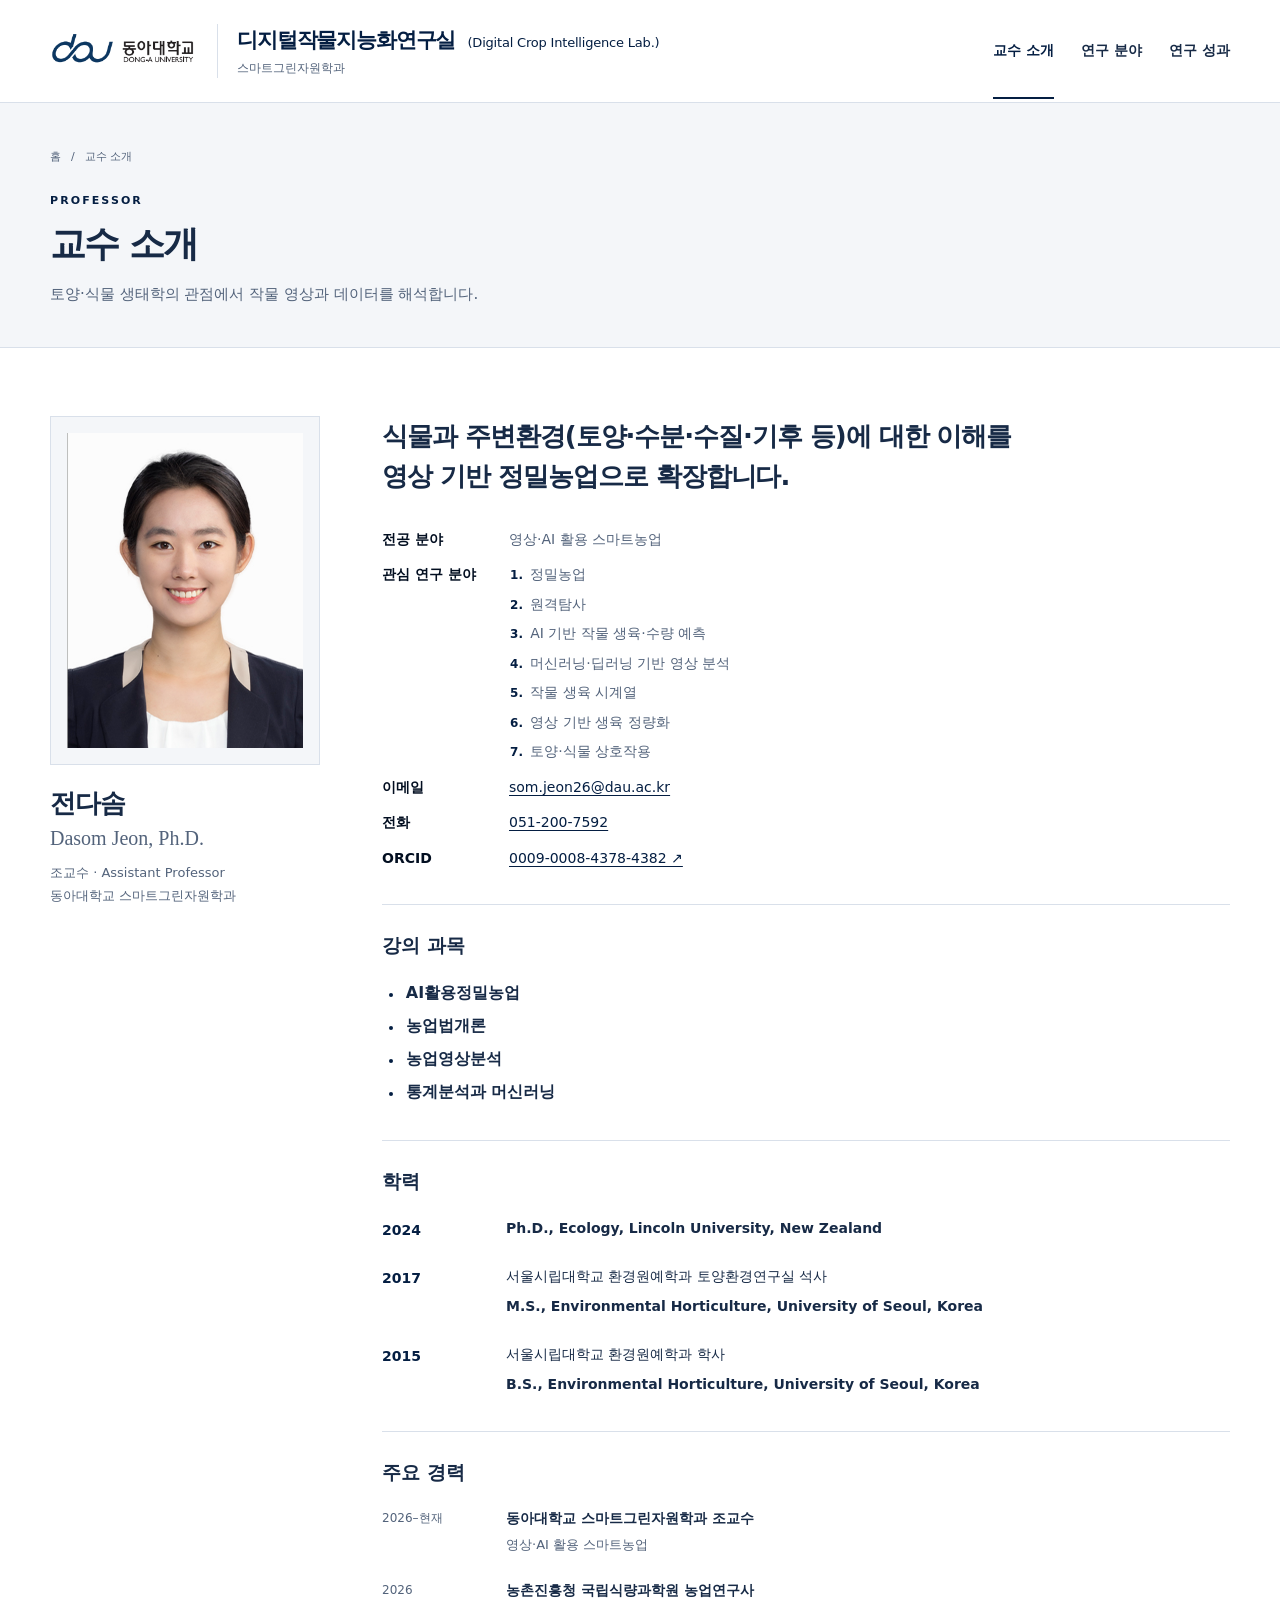
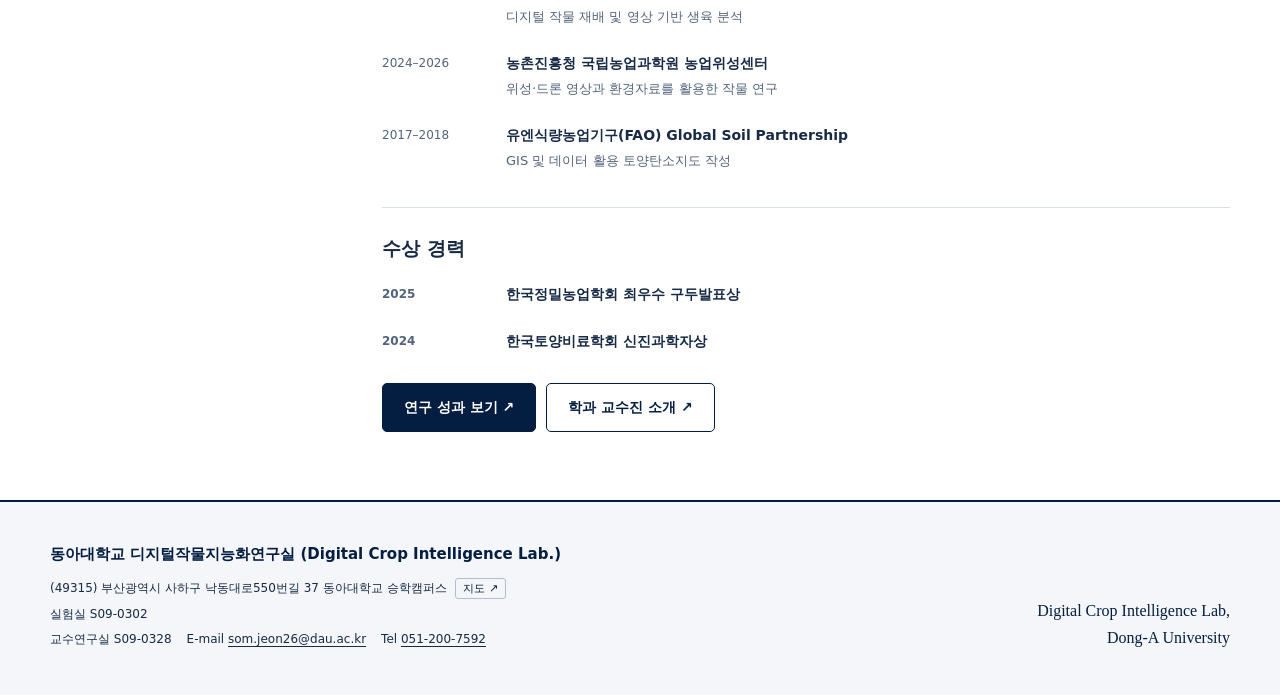
==== about.html @ 8d0b6e5c "Add files via upload" ====
<!doctype html>
<html lang="ko"><head><meta charset="utf-8"><meta name="viewport" content="width=device-width,initial-scale=1"><title>교수 소개 | 전다솜 · 디지털작물지능화연구실</title><meta name="description" content="동아대학교 스마트그린자원학과 전다솜 교수의 학력, 경력, 연구 관심 분야와 연락처입니다."><meta name="theme-color" content="#041e42"><link rel="icon" type="image/svg+xml" href="assets/favicon.svg"><link rel="stylesheet" href="styles.css"><script src="script.js" defer></script><noscript><style>.site-nav{display:block!important}.menu-toggle,.paper-tools{display:none!important}</style></noscript></head><body><a class="skip" href="#main">본문 바로가기</a>
    <header class="site-header"><div class="wrap header-inner"><a class="brand" href="index.html" aria-label="동아대학교 디지털작물지능화연구실 홈"><img class="brand-logo" src="assets/donga-ui.png" alt="동아대학교 DONG-A UNIVERSITY" width="247" height="72"><span class="brand-text"><span class="brand-name">디지털작물지능화연구실 <span class="brand-en" lang="en">(Digital Crop Intelligence Lab.)</span></span><span class="brand-sub">스마트그린자원학과</span></span></a><button class="menu-toggle" type="button" aria-expanded="false" aria-controls="main-nav">메뉴</button><nav class="site-nav" id="main-nav" aria-label="주 메뉴"><ul><li><a href="about.html" aria-current="page">교수 소개</a></li><li><a href="research.html">연구 분야</a></li><li><a href="publications.html">연구 성과</a></li></ul></nav></div></header><main id="main" tabindex="-1"><section class="page-head"><div class="wrap"><div class="breadcrumbs"><a href="index.html">홈</a><span aria-hidden="true">/</span><span>교수 소개</span></div><div class="eyebrow">Professor</div><h1>교수 소개</h1><p>토양·식물 생태학의 관점에서 작물 영상과 데이터를 해석합니다.</p></div></section><section class="section"><div class="wrap profile-grid"><aside><div class="portrait-wrap"><img src="assets/portrait.jpg" alt="전다솜 교수" width="270" height="360"></div><div class="profile-label"><h2>전다솜</h2><span class="en">Dasom Jeon, Ph.D.</span><p>조교수 · Assistant Professor<br>동아대학교 스마트그린자원학과</p></div></aside><div class="profile-content"><h2>식물과 주변환경(토양·수분·수질·기후 등)에 대한 이해를<br>영상 기반 정밀농업으로 확장합니다.</h2><dl class="details-list"><dt>전공 분야</dt><dd>영상·AI 활용 스마트농업</dd><dt>관심 연구 분야</dt><dd><ol class="research-interests"><li>정밀농업</li><li>원격탐사</li><li>AI 기반 작물 생육·수량 예측</li><li>머신러닝·딥러닝 기반 영상 분석</li><li>작물 생육 시계열</li><li>영상 기반 생육 정량화</li><li>토양·식물 상호작용</li></ol></dd><dt>이메일</dt><dd><a href="mailto:som.jeon26@dau.ac.kr">som.jeon26@dau.ac.kr</a></dd><dt>전화</dt><dd><a href="tel:+82512007592">051-200-7592</a></dd><dt>ORCID</dt><dd><a href="https://orcid.org/0009-0008-4378-4382" target="_blank" rel="noopener">0009-0008-4378-4382 ↗</a></dd></dl>
<section class="info-section" id="teach">
  <h3>강의 과목</h3>

  <ul class="research-interests">
    <li><strong>AI활용정밀농업</strong></li>
    <li><strong>농업법개론</strong></li>
    <li><strong>농업영상분석</strong></li>
    <li><strong>통계분석과 머신러닝</strong></li>
  </ul>
</section>
<section class="info-section" id="education"><h3>학력</h3><div class="timeline education-timeline">
<div class="timeline-row"><span class="time"><strong>2024</strong></span><div><strong class="degree-en" lang="en">Ph.D., Ecology, Lincoln University, New Zealand</strong></div></div>
<div class="timeline-row"><span class="time"><strong>2017</strong></span><div><div class="degree-ko">서울시립대학교 환경원예학과 토양환경연구실 석사</div><strong class="degree-en" lang="en">M.S., Environmental Horticulture, University of Seoul, Korea</strong></div></div>
<div class="timeline-row"><span class="time"><strong>2015</strong></span><div><div class="degree-ko">서울시립대학교 환경원예학과 학사</div><strong class="degree-en" lang="en">B.S., Environmental Horticulture, University of Seoul, Korea</strong></div></div>
</div></section>
<section class="info-section" id="experience"><h3>주요 경력</h3><div class="timeline"><div class="timeline-row"><span class="time">2026–현재</span><div><strong>동아대학교 스마트그린자원학과 조교수</strong><p>영상·AI 활용 스마트농업</p></div></div><div class="timeline-row"><span class="time">2026</span><div><strong>농촌진흥청 국립식량과학원 농업연구사</strong><p>디지털 작물 재배 및 영상 기반 생육 분석</p></div></div><div class="timeline-row"><span class="time">2024–2026</span><div><strong>농촌진흥청 국립농업과학원 농업위성센터</strong><p>위성·드론 영상과 환경자료를 활용한 작물 연구</p></div></div><div class="timeline-row"><span class="time">2017–2018</span><div><strong>유엔식량농업기구(FAO) Global Soil Partnership</strong><p>GIS 및 데이터 활용 토양탄소지도 작성</p></div></div></div></section>
<section class="info-section" id="awards"><h3>수상 경력</h3><div class="timeline">
<div class="timeline-row"><span class="time"><strong>2025</strong></span><div><strong>한국정밀농업학회 최우수 구두발표상</strong></div></div>
<div class="timeline-row"><span class="time"><strong>2024</strong></span><div><strong>한국토양비료학회 신진과학자상</strong></div></div>
</div></section>
<div class="actions"><a class="btn primary" href="publications.html">연구 성과 보기 ↗</a><a class="btn secondary" href="https://liferes.donga.ac.kr/liferes/CMS/ProfessorMgr/list.do?mCode=MN025" target="_blank" rel="noopener">학과 교수진 소개 ↗</a></div></div></div></section></main><footer class="site-footer"><div class="wrap footer-main"><div class="footer-info"><strong>동아대학교 디지털작물지능화연구실 <span lang="en">(Digital Crop Intelligence Lab.)</span></strong><p>(49315) 부산광역시 사하구 낙동대로550번길 37 동아대학교 승학캠퍼스 <a class="footer-map" href="https://map.kakao.com/?q=%EB%8F%99%EC%95%84%EB%8C%80%ED%95%99%EA%B5%90%20%EC%8A%B9%ED%95%99%EC%BA%A0%ED%8D%BC%EC%8A%A4" target="_blank" rel="noopener noreferrer">지도 <span aria-hidden="true">↗</span></a></p><p>실험실 S09-0302</p><p class="footer-contact"><span>교수연구실 S09-0328</span><span>E-mail <a href="mailto:som.jeon26@dau.ac.kr">som.jeon26@dau.ac.kr</a></span><span>Tel <a href="tel:+82512007592">051-200-7592</a></span></p></div><p class="footer-signature" lang="en">Digital Crop Intelligence Lab,<br>Dong-A University</p></div></footer></body></html>
---- styles.css ----
/* 색상과 간격은 이 파일의 위쪽 변수에서 변경할 수 있습니다. */
:root{--ink:#020e20;--text:#172a46;--muted:#53637b;--navy:#041e42;--navy-dark:#03162f;--tint:#dce3ec;--surface:#f4f6f9;--paper:#fff;--line:#d9e0ea;--soft:#eaf0f7;--radius:14px;--max:1180px}
*{box-sizing:border-box}html{scroll-behavior:smooth;scroll-padding-top:110px}body{margin:0;color:var(--text);background:var(--paper);font-family:'Noto Sans KR','Apple SD Gothic Neo','Malgun Gothic',system-ui,sans-serif;font-size:16px;line-height:1.75;word-break:keep-all}a{color:inherit;text-decoration:none}button,input{font:inherit}img{max-width:100%;height:auto;display:block}button,a,input{ -webkit-tap-highlight-color:transparent}button{cursor:pointer}a:focus-visible,button:focus-visible,input:focus-visible{outline:3px solid #041e42;outline-offset:5px}::selection{background:#d6e0ef}.wrap{width:min(var(--max),calc(100% - 88px));margin:auto}.skip{position:fixed;left:15px;top:-100px;background:white;padding:10px 20px;z-index:100}.skip:focus{top:10px}.topbar{background:var(--navy-dark);color:#e6ebf3;font-size:12px;letter-spacing:.02em}.topbar .wrap{display:flex;align-items:center;justify-content:space-between;gap:20px;min-height:34px}.topbar a:hover{text-decoration:underline}.site-header{position:sticky;top:0;z-index:40;background:#fff;border-bottom:1px solid var(--line)}.header-inner{display:flex;align-items:center;justify-content:space-between;min-height:88px;gap:28px}.brand{display:flex;align-items:center;gap:12px;min-width:0}.brand-mark{width:38px;height:43px;flex:0 0 38px}.brand-name{display:block;font-weight:750;font-size:20px;letter-spacing:-.055em;line-height:1.4}.brand-sub{display:block;color:var(--muted);font-size:11px;letter-spacing:.035em;line-height:1.6}.site-nav ul{display:flex;gap:24px;list-style:none;margin:0;padding:0}.site-nav a{display:block;white-space:nowrap;font-size:14px;font-weight:600;padding:31px 0;border-bottom:2px solid transparent}.site-nav a:hover,.site-nav a[aria-current=page]{color:var(--navy);border-color:var(--navy)}.menu-toggle{display:none;background:white;border:1px solid var(--line);border-radius:6px;padding:7px 12px;color:var(--ink)}
.eyebrow{font-size:11px;font-weight:750;letter-spacing:.19em;text-transform:uppercase;color:var(--navy)}.hero{background:var(--surface);border-bottom:1px solid var(--line);overflow:hidden}.hero-grid{display:grid;grid-template-columns:1.12fr 1fr;gap:58px;align-items:center;padding:72px 0 64px}.hero h1{font-size:clamp(34px,3.7vw,49px);font-weight:750;line-height:1.38;letter-spacing:-.065em;margin:21px 0 24px}.hero h1 em{font-style:normal;color:var(--navy)}.hero p{font-size:16px;line-height:1.95;color:var(--muted);max-width:530px;margin:0}.actions{display:flex;flex-wrap:wrap;gap:10px;margin-top:30px}.btn{display:inline-flex;gap:22px;justify-content:center;align-items:center;padding:12px 21px;border:1px solid var(--navy);font-size:14px;font-weight:650;border-radius:5px;line-height:1.6;transition:background .15s,transform .15s}.btn.primary{background:var(--navy);color:white}.btn.primary:hover{background:var(--navy-dark);transform:translateY(-1px)}.btn.secondary{color:var(--navy);background:transparent}.btn.secondary:hover{background:var(--soft)}.hero-byline{display:flex;gap:12px;align-items:center;margin-top:29px;font-size:12px;color:var(--muted)}.hero-byline strong{font-size:14px;color:var(--ink)}.hero-art{position:relative;margin:0}.hero-art img{width:100%;border-radius:14px}.hero-art figcaption{font-size:10px;color:var(--muted);text-align:right;margin-top:7px;letter-spacing:.03em}.keyword-strip{padding:20px 0;border-top:1px solid var(--line);display:flex;gap:20px;align-items:center}.keyword-strip .label{font-size:10px;letter-spacing:.14em;font-weight:700;color:var(--muted);white-space:nowrap}.tags{display:flex;gap:8px;flex-wrap:wrap}.tag{display:inline-block;border:1px solid var(--line);padding:4px 11px;border-radius:30px;font-size:11px;color:var(--navy);background:rgba(255,255,255,.6)}
.section{padding:68px 0}.section.alt{background:var(--surface)}.section-head{display:flex;justify-content:space-between;gap:25px;align-items:end;margin-bottom:29px}.section-head h2,.content-title{font-size:28px;letter-spacing:-.045em;line-height:1.4;margin:7px 0 0}.section-head p{margin:8px 0 0;font-size:14px;color:var(--muted)}.text-link{display:inline-flex;align-items:center;gap:14px;font-size:13px;font-weight:700;color:var(--navy);white-space:nowrap}.text-link:hover{text-decoration:underline}.research-grid{display:grid;grid-template-columns:repeat(3,1fr);gap:23px}.research-card{border-top:2px solid var(--navy);padding:24px 0 0;display:flex;flex-direction:column;align-items:start}.research-card .index{font-size:11px;letter-spacing:.12em;color:var(--muted)}.research-card h3{font-size:20px;line-height:1.5;letter-spacing:-.035em;margin:15px 0 10px}.research-card p{font-size:14px;color:var(--muted);line-height:1.9;margin:0 0 18px}.research-card .text-link{margin-top:auto}.quick-grid{display:grid;grid-template-columns:repeat(3,1fr);border-top:1px solid var(--line);border-left:1px solid var(--line)}.quick-link{padding:25px 26px;border-right:1px solid var(--line);border-bottom:1px solid var(--line);transition:background .15s}.quick-link:hover{background:var(--soft)}.quick-link .kicker{font-size:10px;color:var(--muted);letter-spacing:.13em;text-transform:uppercase}.quick-link h3{font-size:19px;margin:7px 0}.quick-link p{font-size:13px;color:var(--muted);margin:0;min-height:48px}.quick-link .arrow{display:block;text-align:right;font-size:22px;margin-top:12px;color:var(--navy)}.featured-paper{display:grid;grid-template-columns:150px 1fr;gap:28px;border-top:1px solid var(--line);padding:26px 0}.featured-paper:last-child{border-bottom:1px solid var(--line)}.featured-meta{font-size:12px;color:var(--muted)}.featured-meta strong{display:block;font-size:17px;color:var(--navy);margin-bottom:5px}.featured-paper h3{font-family:Georgia,'Times New Roman',serif;font-size:21px;line-height:1.5;letter-spacing:-.01em;margin:0 0 10px;font-weight:500;word-break:normal}.featured-paper p{margin:0;color:var(--muted);font-size:13px}.contact-band{background:var(--navy-dark);color:white;padding:42px 0}.contact-band .wrap{display:flex;justify-content:space-between;gap:30px;align-items:center}.contact-band h2{font-size:24px;margin:0 0 6px;letter-spacing:-.04em}.contact-band p{font-size:14px;color:#ccd7e6;margin:0}.contact-band .btn{background:#dce3ec;border-color:#dce3ec;color:var(--navy-dark);white-space:nowrap}
.page-head{background:var(--surface);border-bottom:1px solid var(--line);padding:44px 0 40px}.breadcrumbs{font-size:11px;color:var(--muted);display:flex;gap:10px;align-items:center;margin-bottom:25px}.breadcrumbs a:hover{text-decoration:underline}.page-head h1{font-size:36px;line-height:1.4;letter-spacing:-.05em;margin:8px 0 12px}.page-head p{max-width:670px;color:var(--muted);font-size:15px;margin:0}.profile-grid{display:grid;grid-template-columns:270px 1fr;gap:62px;align-items:start}.portrait-wrap{background:var(--surface);border:1px solid var(--line);padding:16px}.portrait-wrap img{width:100%;aspect-ratio:3/4;object-fit:cover;object-position:center top}.profile-label{padding-top:16px}.profile-label h2{margin:0;font-size:26px;letter-spacing:-.04em}.profile-label .en{font:20px Georgia,serif;color:var(--muted)}.profile-label p{font-size:13px;margin:8px 0 0;color:var(--muted)}.profile-content h2{font-size:26px;letter-spacing:-.04em;line-height:1.55;margin:0 0 20px}.profile-content>p{color:var(--muted);font-size:15px;line-height:1.95;margin:0 0 18px}.details-list{margin:30px 0;display:grid;grid-template-columns:110px 1fr;gap:11px 17px;font-size:14px}.details-list dt{font-weight:700;color:var(--ink)}.details-list dd{margin:0;color:var(--muted);overflow-wrap:anywhere}.details-list a{color:var(--navy);text-decoration:underline;text-underline-offset:3px}.info-section{margin-top:34px;border-top:1px solid var(--line);padding-top:24px}.info-section h3{font-size:19px;margin:0 0 17px}.timeline{display:grid;gap:22px}.timeline-row{display:grid;grid-template-columns:105px 1fr;gap:19px;font-size:14px}.timeline-row .time{font-size:12px;color:var(--muted);padding-top:2px}.timeline-row strong{display:block;font-weight:700}.timeline-row p{font-size:13px;color:var(--muted);margin:3px 0 0}.subtle-note{font-size:12px;color:var(--muted);line-height:1.8}.research-detail{display:grid;grid-template-columns:95px 1fr;gap:25px;padding:36px 0 42px;border-bottom:1px solid var(--line);scroll-margin-top:110px}.research-detail:first-child{padding-top:0}.research-detail .large-number{font:46px Georgia,serif;color:#afbed2;line-height:1}.research-detail h2{font-size:27px;letter-spacing:-.035em;line-height:1.45;margin:0 0 9px}.research-detail .subtitle{font-size:11px;letter-spacing:.1em;color:var(--navy);text-transform:uppercase;margin:0 0 20px}.research-detail p{font-size:15px;color:var(--muted);line-height:1.95;max-width:850px}.research-detail ul{padding-left:20px;color:var(--muted);font-size:14px;line-height:2}.research-detail .tags{margin-top:20px}.approach{display:grid;grid-template-columns:repeat(3,1fr);gap:22px;margin-top:28px}.approach>div{border-left:2px solid var(--line);padding-left:20px}.approach h3{font-size:17px;margin:0 0 8px}.approach p{font-size:13px;color:var(--muted);margin:0}
.paper-tools{display:flex;justify-content:space-between;align-items:center;gap:18px;margin-bottom:28px;flex-wrap:wrap}.filters{display:flex;gap:8px;flex-wrap:wrap}.filter{border:1px solid var(--line);border-radius:4px;background:white;color:var(--muted);font-size:13px;padding:7px 16px}.filter[aria-pressed=true]{background:var(--navy);border-color:var(--navy);color:white}.paper-search{position:relative;display:flex;align-items:center;gap:10px}.paper-search input{width:230px;border:1px solid var(--line);border-radius:4px;padding:8px 12px;font-size:13px;background:white;color:var(--ink)}.paper-count{font-size:12px;color:var(--muted);margin:0 0 16px}.paper{border-top:1px solid var(--line);display:grid;grid-template-columns:73px 1fr;gap:25px;padding:30px 0}.paper:last-of-type{border-bottom:1px solid var(--line)}.paper[hidden]{display:none}.paper-year{font:24px Georgia,serif;color:var(--navy);line-height:1.5}.paper h2{font:500 23px/1.5 Georgia,'Times New Roman',serif;letter-spacing:-.01em;margin:0 0 12px;word-break:normal}.paper .authors{font-size:13px;color:var(--muted);margin:0 0 8px}.paper .journal{font-size:13px;color:var(--navy);margin:0 0 11px}.paper .summary{font-size:14px;color:var(--muted);margin:0 0 16px}.paper-bottom{display:flex;gap:14px;align-items:center;flex-wrap:wrap}.paper-bottom .tag{font-size:10px;padding:3px 10px}.no-results{padding:50px 0;color:var(--muted);text-align:center;border-top:1px solid var(--line)}[hidden]{display:none!important}.thesis{background:var(--surface);border:1px solid var(--line);padding:26px 30px;margin-top:38px}.thesis h2{font-size:19px;margin:0 0 9px}.thesis h3{font:500 20px/1.6 Georgia,serif;word-break:normal;margin:0 0 10px}.thesis p{font-size:13px;color:var(--muted);margin:0 0 14px}.empty-state{border:1px solid var(--line);background:var(--surface);padding:47px;max-width:900px;margin:auto}.empty-state h2{font-size:25px;line-height:1.5;letter-spacing:-.04em;margin:12px 0}.empty-state p{color:var(--muted);font-size:15px;max-width:640px}.member-card{display:grid;grid-template-columns:220px 1fr;gap:38px;align-items:center;border:1px solid var(--line);padding:27px}.member-card img{width:100%;aspect-ratio:3/4;object-fit:cover;object-position:top}.member-card h2{font-size:27px;margin:8px 0 0}.member-card .en{font:22px Georgia,serif;color:var(--muted)}.member-card p{font-size:14px;color:var(--muted)}.members-note{margin-top:35px;padding-top:27px;border-top:1px solid var(--line)}.members-note h2{font-size:21px;margin:0 0 10px}.members-note p{font-size:14px;color:var(--muted)}.contact-grid{display:grid;grid-template-columns:1.1fr 1fr;gap:50px}.contact-row{padding:23px 0;border-top:1px solid var(--line)}.contact-row:last-child{border-bottom:1px solid var(--line)}.contact-row .label{font-size:11px;letter-spacing:.1em;color:var(--muted);display:block;margin-bottom:10px;text-transform:uppercase}.contact-row a{font-size:21px;line-height:1.5;color:var(--navy);overflow-wrap:anywhere}.contact-row a:hover{text-decoration:underline}.contact-row p{font-size:15px;margin:0}.contact-row small{display:block;font-size:12px;color:var(--muted);margin-top:10px}.contact-aside{background:var(--surface);border:1px solid var(--line);padding:30px}.contact-aside h2{font-size:23px;margin:0 0 17px}.contact-aside h3{font-size:16px;margin:25px 0 7px}.contact-aside p{font-size:14px;color:var(--muted);line-height:1.9}.contact-aside .btn{margin-top:18px}.site-footer{padding:36px 0;border-top:1px solid var(--line);background:#fff}.footer-main{display:flex;justify-content:space-between;gap:35px}.footer-main strong{font-size:15px}.footer-main p{font-size:12px;color:var(--muted);margin:5px 0}.footer-links{display:flex;gap:20px;font-size:12px;color:var(--muted);align-items:start}.footer-links a:hover{text-decoration:underline}.footer-bottom{border-top:1px solid var(--line);padding-top:18px;margin-top:24px;display:flex;justify-content:space-between;gap:20px;font-size:10px;color:var(--muted);letter-spacing:.02em}.sr-only{position:absolute;width:1px;height:1px;padding:0;margin:-1px;overflow:hidden;clip:rect(0,0,0,0);white-space:nowrap;border:0}
@media(min-width:1500px){.hero-grid{padding-top:82px;padding-bottom:75px}}
@media(max-width:1120px){.wrap{width:calc(100% - 56px)}.header-inner{gap:18px}.brand-name{font-size:18px}.brand-sub{font-size:10px}.site-nav ul{gap:18px}.site-nav a{font-size:13px}.hero-grid{gap:30px}.hero h1{font-size:40px}}
@media(max-width:960px){.menu-toggle{display:block}.header-inner{min-height:78px;flex-wrap:wrap}.site-nav{display:none;width:100%;padding-bottom:16px}.site-nav.open{display:block}.site-nav ul{display:grid;grid-template-columns:repeat(3,1fr);gap:0 20px}.site-nav a{padding:10px 0}.hero-grid{gap:22px;padding:48px 0}.hero h1{font-size:34px}.hero p{font-size:14px}.hero-byline{flex-wrap:wrap}.profile-grid{gap:35px;grid-template-columns:220px 1fr}.research-card h3{font-size:18px}.brand-name{font-size:19px}}
@media(max-width:700px){.wrap{width:calc(100% - 40px)}.topbar .wrap{font-size:10px;min-height:30px;gap:10px}.topbar .top-email{display:none}.brand-mark{width:31px;flex-basis:31px;height:36px}.brand{gap:9px}.brand-name{font-size:17px}.brand-sub{font-size:9px}.header-inner{min-height:73px;gap:12px}.menu-toggle{font-size:12px;padding:6px 9px}.site-nav ul{grid-template-columns:repeat(2,1fr)}.hero-grid{grid-template-columns:1fr;padding:38px 0 24px;gap:28px}.hero h1{font-size:36px;line-height:1.4;margin:17px 0 20px}.hero p{font-size:14px;line-height:1.9}.hero-art{max-width:460px;width:100%;margin:0 auto}.hero-byline{margin-top:22px}.keyword-strip{align-items:flex-start;flex-direction:column;gap:10px;padding:17px 0 20px}.tag{font-size:10px}.section{padding:42px 0}.section-head{align-items:start;flex-direction:column;gap:12px;margin-bottom:24px}.section-head h2,.content-title{font-size:25px}.research-grid{grid-template-columns:1fr;gap:26px}.research-card{padding-top:18px}.research-card h3{font-size:21px;margin-top:9px}.quick-grid{grid-template-columns:repeat(2,1fr)}.quick-link{padding:20px 17px}.quick-link h3{font-size:17px}.quick-link p{font-size:12px;min-height:63px}.featured-paper{grid-template-columns:1fr;gap:12px;padding:23px 0}.featured-meta{display:flex;gap:12px;align-items:center}.featured-meta strong{margin:0;font-size:14px}.featured-paper h3{font-size:20px}.contact-band{padding:32px 0}.contact-band .wrap{flex-direction:column;align-items:start;gap:20px}.contact-band h2{font-size:21px}.page-head{padding:28px 0}.breadcrumbs{margin-bottom:20px}.page-head h1{font-size:30px}.page-head p{font-size:14px}.profile-grid{grid-template-columns:1fr;gap:30px}.portrait-wrap{max-width:260px}.profile-content h2{font-size:23px}.details-list{grid-template-columns:77px 1fr;gap:12px;font-size:13px}.timeline-row{grid-template-columns:80px 1fr;gap:14px}.research-detail{grid-template-columns:42px 1fr;gap:15px;padding:28px 0}.research-detail .large-number{font-size:33px}.research-detail h2{font-size:22px}.research-detail p{font-size:14px}.research-detail .subtitle{font-size:10px;letter-spacing:.045em}.approach{grid-template-columns:1fr;gap:24px}.paper-tools{align-items:stretch;flex-direction:column}.paper-search input{width:100%}.paper-search{width:100%}.filter{font-size:12px;padding:7px 12px}.paper{grid-template-columns:1fr;gap:8px;padding:25px 0}.paper-year{font-size:19px}.paper h2{font-size:21px}.paper .summary{font-size:13px}.thesis{padding:22px}.empty-state{padding:28px}.empty-state h2{font-size:22px}.member-card{grid-template-columns:1fr;gap:20px;padding:22px}.member-card img{max-width:210px}.contact-grid{grid-template-columns:1fr;gap:28px}.contact-row a{font-size:19px}.contact-aside{padding:25px}.footer-main{flex-direction:column;gap:21px}.footer-links{flex-wrap:wrap;gap:15px}.footer-bottom{flex-direction:column;gap:5px}.btn{font-size:13px;padding:11px 16px;gap:16px}}
@media(prefers-reduced-motion:reduce){html{scroll-behavior:auto}*{transition:none!important}}

/* Revision 2026-11-12: Dong-A identity, Pantone 282 C family, contact footer. */
.site-header{background:#fff}
.header-inner{min-height:104px;gap:24px}
.brand{gap:20px;min-width:0}
.brand-logo{display:block;width:172px;height:auto;flex:0 0 172px;object-fit:contain}
.brand-text{display:block;border-left:1px solid var(--line);padding-left:20px}
.brand-name{font-size:22px;line-height:1.45;letter-spacing:-.055em;color:var(--navy);font-weight:750;white-space:nowrap}
.brand-sub{font-size:11px;line-height:1.7;letter-spacing:-.025em;margin-top:3px;color:var(--muted)}
.site-nav ul{gap:21px}
.site-nav a{padding:37px 0}
.btn.primary:hover{background:#020e20}
.site-footer{background:var(--surface);padding:39px 0 41px;border-top:2px solid var(--navy)}
.footer-main{align-items:flex-end;gap:34px}
.footer-info{min-width:0;flex:1}
.footer-info>strong{display:block;font-size:15px;font-weight:750;color:var(--navy);line-height:1.8;margin-bottom:9px}
.footer-info>strong span{font-weight:650}
.footer-info>p{font-size:12px;line-height:1.9;color:var(--text);margin:3px 0}
.footer-map{display:inline-block;font-size:11px;line-height:1.6;padding:1px 7px;margin-left:5px;border:1px solid #afbed2;border-radius:3px;color:var(--navy);white-space:nowrap;vertical-align:baseline}
.footer-map:hover{background:var(--navy);border-color:var(--navy);color:white}
.footer-contact{display:flex;flex-wrap:wrap;column-gap:15px;row-gap:2px}
.footer-contact span{display:inline-block}
.footer-contact a{text-decoration:underline;text-underline-offset:3px;overflow-wrap:anywhere}
.footer-signature{font-family:Georgia,'Times New Roman',serif;text-align:right;font-size:16px!important;line-height:1.7;color:var(--navy)!important;margin:0 0 3px!important;flex-shrink:0}
.contact-row .address-map{font-size:12px;margin-left:5px;display:inline-block;text-decoration:underline;text-underline-offset:3px}
@media(max-width:1120px){.brand{gap:15px}.brand-logo{width:145px;flex-basis:145px}.brand-text{padding-left:15px}.brand-name{font-size:20px}.brand-sub{font-size:10px}.site-nav ul{gap:16px}.header-inner{gap:18px}}
@media(max-width:960px){.header-inner{min-height:92px}.brand-logo{width:165px;flex-basis:165px}.brand-name{font-size:22px}.brand-sub{font-size:11px}.site-nav a{padding:10px 0}.footer-main{align-items:flex-start;flex-direction:column;gap:23px}.footer-signature{text-align:left;font-size:15px!important}}
@media(max-width:700px){.header-inner{min-height:86px;gap:8px}.brand{gap:9px;flex:1}.brand-logo{width:88px;flex-basis:88px}.brand-text{padding-left:9px;min-width:0}.brand-name{font-size:16px;line-height:1.4}.brand-sub{font-size:9px;line-height:1.65;max-width:186px;margin-top:3px}.menu-toggle{font-size:11px;padding:5px 7px;flex:0 0 auto}.site-footer{padding:29px 0}.footer-info>strong{font-size:14px}.footer-info>strong span{display:block;font-size:12px}.footer-info>p{font-size:11px}.footer-contact{flex-direction:column;gap:2px}.footer-signature{font-size:15px!important;line-height:1.6}.footer-main{gap:21px}}
@media(max-width:360px){.wrap{width:calc(100% - 28px)}.brand{gap:7px}.brand-logo{width:70px;flex-basis:70px}.brand-text{padding-left:7px}.brand-name{font-size:14px}.brand-sub{font-size:8px}.menu-toggle{padding:4px 6px}}


/* 2차 수정: 연구실 영문명, 네 연구 축, 모집 안내, 연도별 연구 성과 */
.brand-name{font-size:21px;white-space:normal;line-height:1.55}
.brand-en{display:inline-block;font-size:13px;font-weight:500;letter-spacing:-.015em;margin-left:6px;vertical-align:baseline}
.brand-sub{font-size:12px;letter-spacing:0;margin-top:2px}
.brand-logo{width:148px;flex-basis:148px}
.header-inner{gap:24px;min-height:102px}
.brand{gap:19px}
.brand-text{padding-left:19px}
.site-nav ul{gap:27px}
.site-nav a{font-size:14px;padding:35px 0}
.hero-grid{grid-template-columns:1.05fr 1fr;gap:54px;padding:66px 0 62px;align-items:center}
.hero-copy .eyebrow{max-width:480px;font-size:10px;letter-spacing:.1em;line-height:1.9}
.hero h1{font-size:clamp(32px,3.2vw,43px);line-height:1.45;letter-spacing:-.055em;margin:20px 0 23px}
.hero p{font-size:15px;line-height:2;max-width:530px}
.hero-byline{flex-wrap:wrap;row-gap:3px}
.research-concept{margin:0;color:var(--navy);padding:22px 22px 16px;background:#fff;border:1px solid var(--line);border-radius:5px;box-shadow:0 8px 30px #041e4208}
.concept-heading{font-size:16px;letter-spacing:-.035em;font-weight:750;margin-bottom:19px;display:flex;align-items:center;gap:12px}
.concept-heading:after{content:"";height:1px;background:var(--line);flex:1}
.concept-network{position:relative;display:grid;grid-template-columns:1fr 1fr;grid-template-rows:auto 76px auto;gap:0 36px}
.concept-lines{position:absolute;inset:0;width:100%;height:100%;z-index:0;pointer-events:none}
.concept-lines path{stroke:#bdcadb;stroke-width:1.5;fill:none}
.concept-node{z-index:1;position:relative;padding:13px 12px 15px;border:1px solid #d5deea;background:#f7f9fc;border-radius:4px;min-width:0;transition:border-color .15s,background .15s}
.concept-node:hover{background:#eef2f8;border-color:var(--navy)}
.concept-top{display:flex;justify-content:space-between;align-items:center;margin-bottom:10px}
.concept-index{font-size:12px;letter-spacing:.1em;font-weight:600;color:var(--muted)}
.concept-top svg{width:35px;height:35px;flex:0 0 35px}
.concept-node strong{display:block;font-size:15px;line-height:1.5;letter-spacing:-.04em;margin-bottom:5px}
.concept-desc{display:block;font-size:11px;line-height:1.75;color:var(--muted)}
.node-1{grid-area:1/1}.node-2{grid-area:1/2}.node-3{grid-area:3/1}.node-4{grid-area:3/2}
.concept-core{grid-area:2/1/3/3;align-self:center;justify-self:center;z-index:2;background:var(--navy);color:#fff;padding:8px 24px;text-align:center;border-radius:30px}
.concept-core span{font-size:9px;display:block;opacity:.72;letter-spacing:.1em}
.concept-core strong{font-size:13px;letter-spacing:.015em;display:block}
.research-concept figcaption{font-size:10px;margin-top:15px;color:var(--muted);line-height:1.7;text-align:center}
.keywords-section{padding:32px 0 40px;border-bottom:1px solid var(--line)}
.keywords-heading{display:flex;align-items:baseline;gap:16px;margin-bottom:23px}
.keywords-heading h2{font-size:19px;font-weight:650;letter-spacing:-.025em;line-height:1.5;margin:0;color:var(--navy)}
.keywords-heading>span{font-size:11px;color:var(--muted)}
.keyword-list{display:grid;grid-template-columns:repeat(5,1fr);gap:22px 23px;list-style:none;margin:0;padding:0}
.keyword-list li{display:flex;gap:8px;min-width:0;align-items:baseline}
.keyword-number{font-size:10px;font-weight:650;color:#536780}
.keyword-list strong{font-size:12px;font-weight:650;color:var(--navy);display:block;line-height:1.65}
.keyword-list li>span>span{display:block;font-size:10px;color:var(--muted);line-height:1.65;margin-top:3px;word-break:normal}
.research-detail .subtitle{margin-bottom:9px}.research-detail h2{margin-bottom:15px}
.research-next{display:flex;gap:26px;flex-wrap:wrap;margin-top:35px;align-items:center}
.research-next p{margin:0;font-size:15px;color:var(--navy)}
.publications-section{padding-top:38px}
.paper-tools{border-bottom:1px solid var(--line);padding-bottom:24px;margin-bottom:16px}
.filter{padding:8px 19px;font-size:13px}.paper-search input{width:260px}
.paper-count{margin:0 0 32px}
.publication-year{display:grid;grid-template-columns:125px minmax(0,1fr);gap:40px;padding:0 0 38px}
.publication-year+.publication-year{padding-top:22px}
.year-heading{border-top:3px solid var(--navy);padding-top:12px;align-self:start;position:sticky;top:127px}
.year-heading h2{font:500 39px/1.4 Georgia,'Times New Roman',serif;color:var(--navy);letter-spacing:-.025em;margin:0}
.year-count{font-size:12px;color:var(--muted)}
.publication{border-top:1px solid var(--line);padding:23px 0 28px}
.publication:last-child{border-bottom:1px solid var(--line)}
.publication-class{display:inline-block;color:var(--navy);font-size:11px;line-height:1.6;padding:3px 9px;border:1px solid #ccd6e4;background:var(--surface);border-radius:3px;margin:0 0 12px}
.publication-journal{margin:0 0 9px;font-size:13px;font-weight:650;color:var(--navy);line-height:1.7}
.publication-journal span{font-weight:400;color:var(--muted);margin-left:12px;white-space:nowrap}
.publication h3{font-size:21px;line-height:1.5;font-weight:600;letter-spacing:-.025em;color:var(--ink);margin:0 0 13px;word-break:keep-all;overflow-wrap:anywhere}
.publication-authors{font-size:13px;color:var(--muted);line-height:1.8;margin:0 0 13px;word-break:normal}
.publication-authors strong{font-weight:800;color:var(--navy)}
.publication-summary{font-size:14px;line-height:1.95;color:var(--muted);margin:0 0 15px;max-width:920px}
.publication-link{font-size:12px}
.join-intro{display:grid;grid-template-columns:1fr 1.6fr;gap:60px;padding-bottom:38px;border-bottom:1px solid var(--line)}
.recruit-content h2{font-size:25px;line-height:1.55;letter-spacing:-.04em;margin:10px 0 18px;color:var(--navy)}
.recruit-content p{color:var(--muted);font-size:15px;line-height:1.95}
.join-intro p:first-child{margin-top:4px}.join-intro p:last-child{margin-bottom:0}
.join-tracks{display:grid;grid-template-columns:1fr 1fr;gap:54px;padding:38px 0 42px}
.join-tracks section+section{border-left:1px solid var(--line);padding-left:54px}
.join-tracks h2{font-size:23px;margin:8px 0 14px}
.join-tracks p{font-size:14px}.join-tracks p:last-child{margin-bottom:0}
.learning-section{padding:34px 0 36px;border-top:1px solid var(--line)}
.learning-list{list-style:none;margin:28px 0 0;padding:0;display:grid;grid-template-columns:1fr 1fr;gap:30px 50px}
.learning-list li{display:flex;gap:20px}.learning-list li>span{font:25px Georgia,serif;color:#536780;line-height:1.4}
.learning-list h3{font-size:18px;color:var(--navy);margin:0 0 8px;line-height:1.5;letter-spacing:-.025em}
.learning-list p{font-size:14px;margin:0}
.career-section{border-top:1px solid var(--line);padding:25px 0 35px}
.career-section h2{font-size:22px}.career-section dl{display:grid;grid-template-columns:130px 1fr;gap:16px 25px;font-size:14px;margin-top:25px}
.career-section dt{font-weight:700;color:var(--navy)}.career-section dd{margin:0;color:var(--muted)}
.join-contact{display:flex;justify-content:space-between;align-items:center;gap:40px;background:var(--surface);border-top:2px solid var(--navy);padding:30px 35px}
.join-contact .btn{white-space:nowrap}.join-contact p{font-size:14px;margin:8px 0}
.join-contact .join-email{font-size:21px;font-weight:600;color:var(--navy);margin:16px 0 5px;overflow-wrap:anywhere}
.join-contact .subtle-note{font-size:12px}
@media(max-width:1200px){.brand-en{display:block;margin:0;font-size:12px}.brand-name{font-size:21px}.brand-sub{font-size:11px}.hero-grid{gap:34px}.hero h1{font-size:36px}.concept-network{gap:0 22px}.research-concept{padding:20px 18px 15px}.concept-node strong{font-size:14px}}
@media(max-width:960px){.site-nav a{padding:10px 0}.site-nav ul{grid-template-columns:repeat(3,1fr);gap:0 20px}.header-inner{min-height:100px}.brand-logo{width:150px;flex-basis:150px}.brand-en{display:inline-block;margin-left:5px}.brand-name{font-size:20px}.brand-sub{font-size:11px}.hero-grid{grid-template-columns:1fr;gap:34px;padding:44px 0}.hero-copy{max-width:680px}.hero h1{font-size:39px}.hero p{max-width:680px}.research-concept{width:100%;max-width:610px;margin:auto}.concept-network{gap:0 40px}.concept-node strong{font-size:17px}.concept-desc{font-size:12px}.keyword-list{grid-template-columns:repeat(3,1fr)}.publication-year{grid-template-columns:90px minmax(0,1fr);gap:24px}.year-heading{top:125px}.year-heading h2{font-size:33px}.join-intro{gap:30px}.join-tracks{gap:30px}.join-tracks section+section{padding-left:30px}.learning-list{gap:25px}.join-contact{flex-direction:column;align-items:flex-start;gap:17px}}
@media(max-width:700px){.header-inner{min-height:98px;gap:8px}.brand{gap:10px}.brand-logo{width:76px;flex-basis:76px}.brand-text{padding-left:10px}.brand-name{font-size:16px;line-height:1.45}.brand-en{display:block;font-size:10px;letter-spacing:-.02em;margin-left:0;margin-top:2px;white-space:nowrap}.brand-sub{font-size:10px;margin-top:3px}.site-nav ul{grid-template-columns:repeat(3,1fr);gap:12px}.site-nav a{font-size:12px;text-align:center}.menu-toggle{padding:6px 7px;font-size:10px}.hero-grid{padding:34px 0 30px;gap:30px}.hero-copy .eyebrow{font-size:9px;letter-spacing:.06em;max-width:340px}.hero h1{font-size:31px;line-height:1.48;margin:16px 0 20px}.hero p{font-size:14px}.hero-byline{font-size:11px;gap:4px 10px}.hero-byline strong{font-size:13px}.research-concept{padding:18px 14px 13px}.concept-heading{font-size:15px;margin-bottom:15px}.concept-network{gap:0 18px;grid-template-rows:auto 72px auto}.concept-node{padding:11px 9px 13px}.concept-top svg{width:29px;height:29px;flex-basis:29px}.concept-top{margin-bottom:9px}.concept-node strong{font-size:13px;letter-spacing:-.045em}.concept-desc{font-size:10px;line-height:1.8}.concept-core{padding:7px 19px}.concept-core strong{font-size:12px}.concept-core span{font-size:8px}.research-concept figcaption{font-size:9px}.keywords-section{padding:25px 0 31px}.keywords-heading{gap:12px;margin-bottom:20px}.keywords-heading h2{font-size:18px}.keyword-list{grid-template-columns:1fr 1fr;gap:20px 18px}.keyword-list strong{font-size:11px}.keyword-list li>span>span{font-size:9px}.keyword-number{font-size:9px}.publication-year{grid-template-columns:1fr;gap:16px;padding-bottom:30px}.year-heading{position:static;display:flex;align-items:baseline;gap:15px;padding-top:10px}.year-heading h2{font-size:32px}.publication h3{font-size:18px;line-height:1.65}.publication-summary{font-size:13px}.publication-authors{font-size:12px}.publication-journal{font-size:12px}.publication-journal span{display:block;margin-left:0;font-size:11px}.publication-class{font-size:10px}.paper-tools{gap:16px}.paper-search input{width:100%}.filter{padding:7px 13px;font-size:12px}.publications-section{padding-top:28px}.paper-count{margin-bottom:20px}.research-next{gap:15px}.research-next p{width:100%;font-size:14px}.join-intro{grid-template-columns:1fr;gap:8px;padding-bottom:25px}.join-intro h2 br{display:none}.recruit-content h2{font-size:22px}.recruit-content p{font-size:14px}.join-tracks{grid-template-columns:1fr;gap:24px;padding:29px 0}.join-tracks section+section{border-left:0;border-top:1px solid var(--line);padding:25px 0 0}.learning-list{grid-template-columns:1fr;gap:25px}.learning-list h3{font-size:17px}.learning-list p{font-size:13px}.learning-list li{gap:15px}.career-section h2{font-size:20px}.career-section dl{grid-template-columns:1fr;gap:7px;font-size:13px}.career-section dd{margin-bottom:14px}.join-contact{padding:23px 20px}.join-contact .join-email{font-size:18px}.footer-info>strong span{font-size:11px}.footer-signature{font-size:14px!important}}
@media(max-width:360px){.header-inner{min-height:91px}.brand-logo{width:59px;flex-basis:59px}.brand{gap:7px}.brand-text{padding-left:7px}.brand-name{font-size:14px}.brand-en{font-size:8.5px}.brand-sub{font-size:9px}.menu-toggle{font-size:9px;padding:5px}.hero h1{font-size:27px}.concept-node strong{font-size:12px}.concept-desc{font-size:9px}.concept-network{gap:0 14px}.concept-core{padding:7px 14px}.keyword-list{gap:18px 10px}.keyword-list strong{font-size:10px}}

/* 교수 소개 2차 수정안: 학력, 관심 연구 분야, 경력 및 수상 */
.research-interests{margin:0;padding-left:1.3em;display:grid;gap:5px}
.research-interests li{padding-left:3px}
.research-interests li::marker{color:var(--navy);font-size:12px;font-weight:650}
.education-timeline .time{font-size:14px;color:var(--navy)}
.education-timeline .degree-ko{margin-bottom:5px;line-height:1.8}
.education-timeline .degree-en{font-size:14px;line-height:1.8;word-break:normal;overflow-wrap:anywhere}
@media(max-width:700px){.profile-content .details-list{grid-template-columns:95px minmax(0,1fr);gap:13px}.profile-content .details-list dt{font-size:13px}.education-timeline .degree-en{font-size:13px}.education-timeline .timeline-row{grid-template-columns:56px minmax(0,1fr);gap:16px}}

/* Research keywords: imagery only within the existing homepage section. */
.keywords-section{padding-top:36px;padding-bottom:48px}
.keyword-gallery{grid-template-columns:repeat(2,minmax(0,1fr));gap:34px 32px}
.keyword-gallery>li.keyword-card{display:block;min-width:0;padding-top:20px;border-top:1px solid var(--line)}
.keyword-card-heading{display:flex;align-items:baseline;gap:12px;margin-bottom:16px;min-height:56px}
.keyword-gallery .keyword-number{font-size:11px;letter-spacing:.04em;font-variant-numeric:tabular-nums}
.keyword-gallery .keyword-card-heading strong{font-size:18px;line-height:1.65;font-weight:700;letter-spacing:-.02em}
.keyword-english{display:block;font-size:13px;line-height:1.6;margin-top:2px;color:var(--muted);word-break:normal}
.keyword-figure{margin:0}
.keyword-visual{display:block;position:relative;width:100%;padding:0;border:1px solid #e5eaf1;border-radius:5px;overflow:hidden;background:var(--surface);color:var(--navy);text-align:left;cursor:zoom-in}
.keyword-visual img{width:100%;height:auto;aspect-ratio:33/20;object-fit:contain}
.keyword-zoom{position:absolute;right:10px;bottom:9px;display:flex;align-items:center;gap:7px;padding:4px 9px;font-size:10px;line-height:1.4;border:1px solid #d4deeb;border-radius:3px;background:#ffffffed;color:var(--navy);opacity:0;transition:opacity .15s}
.keyword-zoom>span{font-size:14px;line-height:1}
.keyword-visual:hover .keyword-zoom,.keyword-visual:focus-visible .keyword-zoom{opacity:1}
.keyword-figure figcaption{font-size:14px;color:var(--muted);line-height:1.85;margin-top:12px;letter-spacing:-.015em}
.keyword-lightbox{width:min(1320px,calc(100% - 40px));max-width:none;max-height:calc(100dvh - 36px);padding:18px 22px;border:1px solid var(--line);border-radius:7px;box-shadow:0 20px 80px #0004;color:var(--navy);background:white}
.keyword-lightbox::backdrop{background:#020e20c9}
.keyword-lightbox-head{display:flex;justify-content:space-between;align-items:center;gap:20px;margin-bottom:14px}
.keyword-lightbox-head p{font-size:16px;font-weight:700;margin:0}
.keyword-lightbox-close{display:flex;align-items:center;gap:12px;padding:8px 13px;min-height:44px;flex-shrink:0;border:1px solid var(--line);border-radius:4px;background:white;color:var(--navy);font-size:13px}
.keyword-lightbox-close span{font-size:22px;line-height:1}
#keyword-lightbox-image{width:100%;max-height:calc(100dvh - 190px);object-fit:contain;background:var(--surface)}
#keyword-lightbox-caption{font-size:12px;line-height:1.8;color:var(--muted);margin:12px 0 0}
@media(max-width:700px){.keyword-gallery{grid-template-columns:minmax(0,1fr);gap:26px}.keywords-section{padding:28px 0 36px}.keyword-gallery>li.keyword-card{padding-top:17px}.keyword-card-heading{margin-bottom:14px;min-height:0;gap:11px}.keyword-gallery .keyword-card-heading strong{font-size:17px}.keyword-english{font-size:12px}.keyword-figure figcaption{font-size:14px;margin-top:10px}.keyword-zoom{opacity:1;font-size:9px;right:6px;bottom:6px;padding:3px 6px}.keyword-lightbox{width:calc(100% - 20px);padding:12px;max-height:calc(100dvh - 20px)}.keyword-lightbox-head{gap:10px;margin-bottom:10px}.keyword-lightbox-head p{font-size:14px}.keyword-lightbox-close{font-size:11px;padding:7px 9px;gap:8px}#keyword-lightbox-caption{font-size:11px}.keyword-gallery .keyword-number{font-size:10px}}
@media(prefers-reduced-motion:reduce){.keyword-zoom{transition:none}}
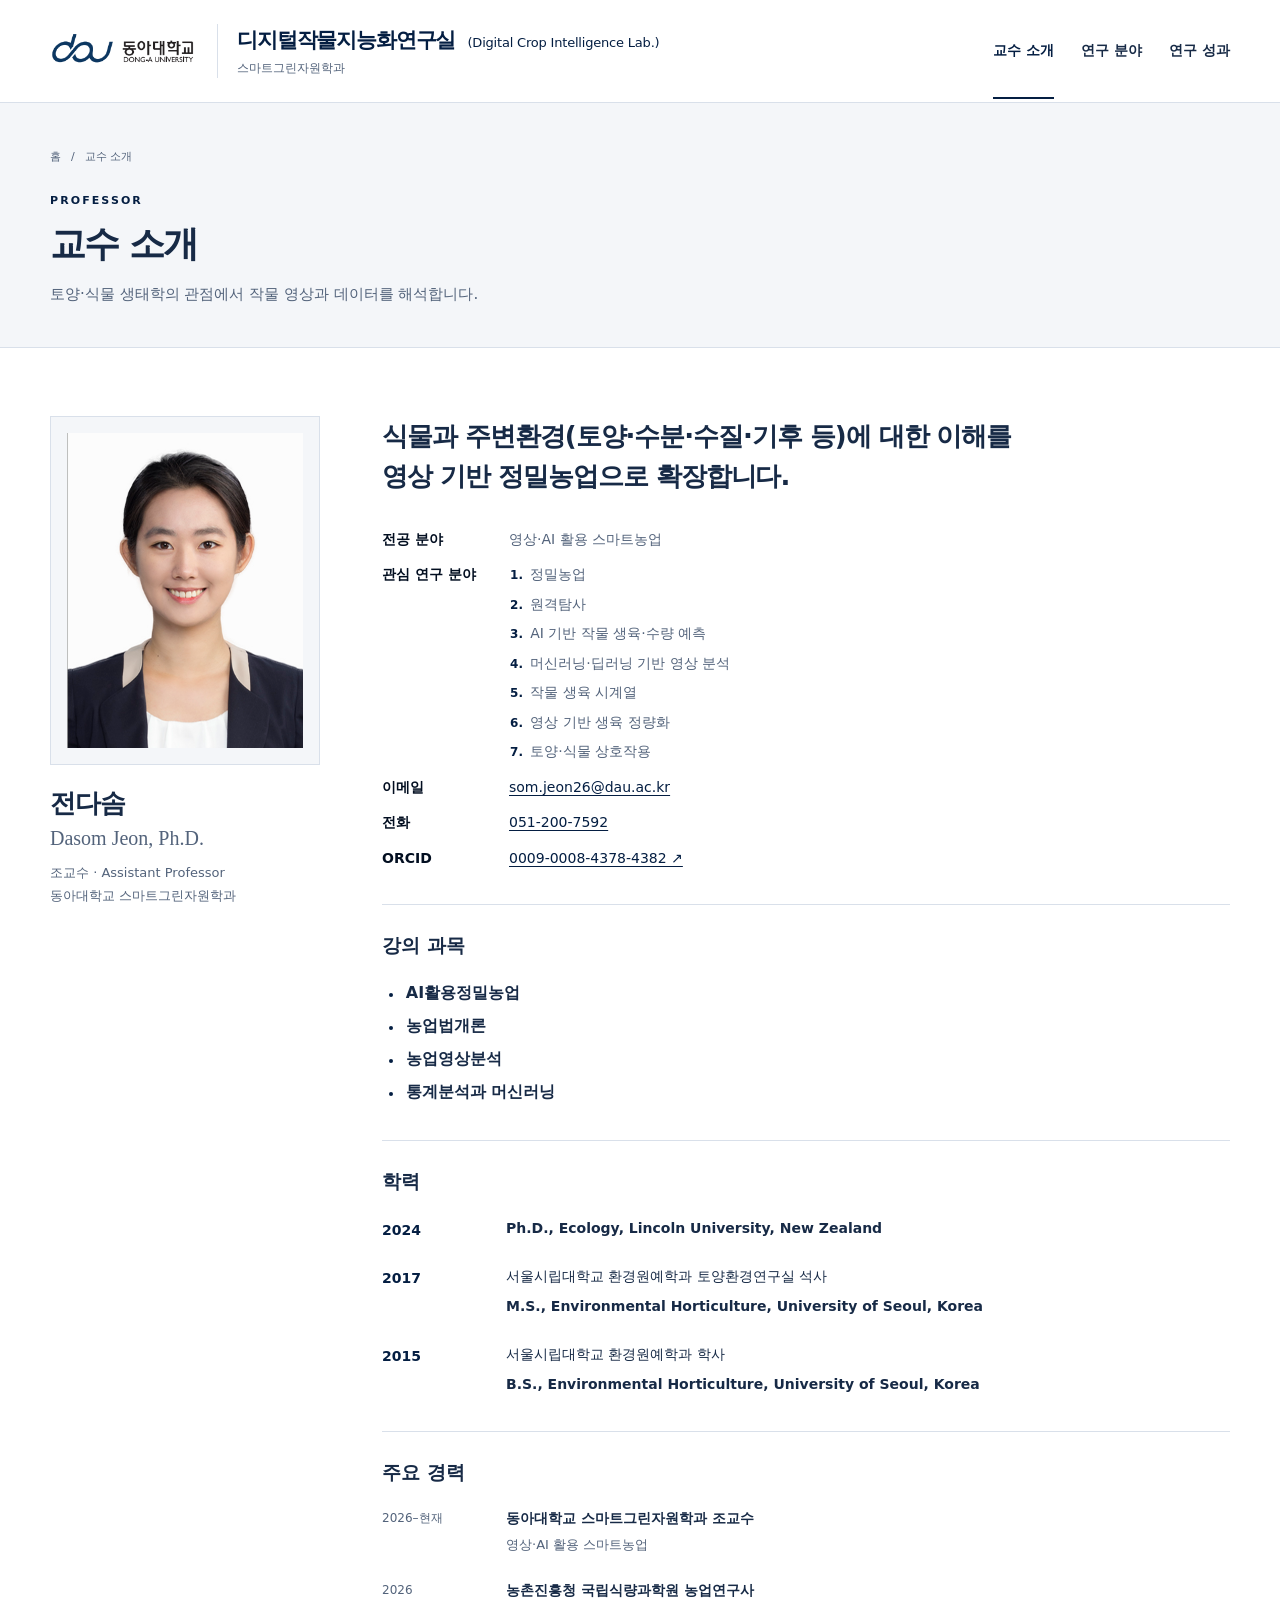
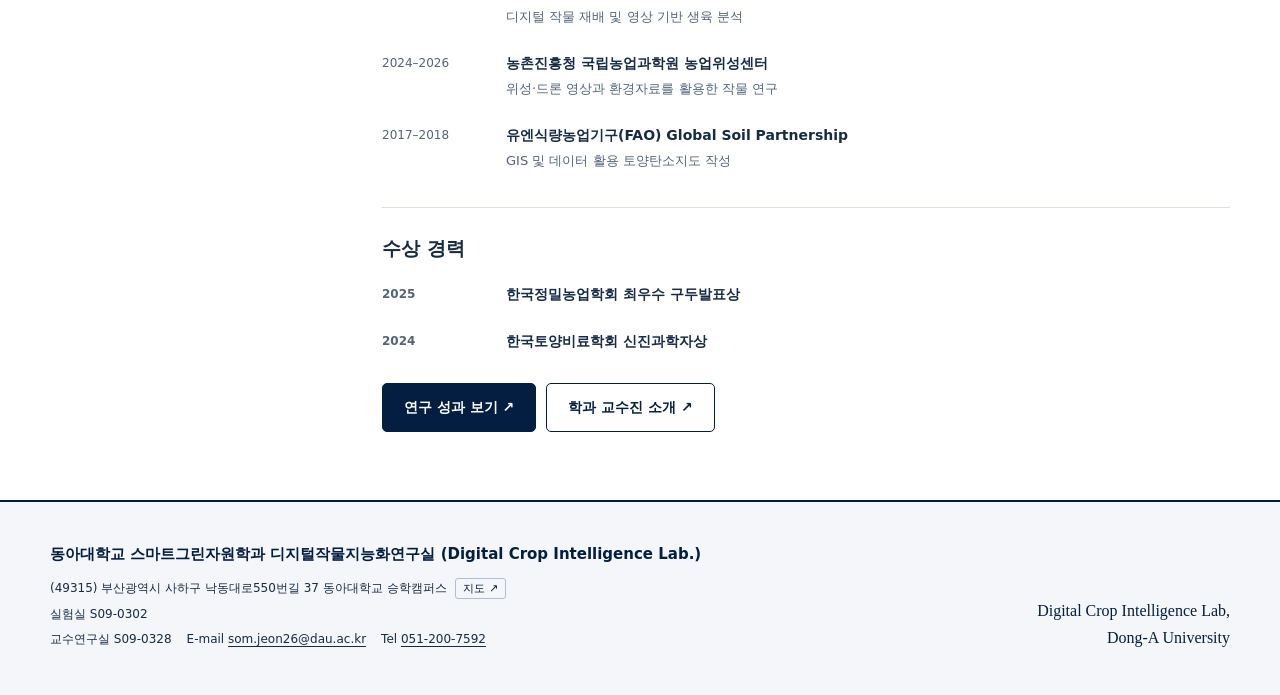
==== commit 19f9d2f4: "Add files via upload 전체 페이지 하단에 학과명 추가" ====
--- a/about.html
+++ b/about.html
@@ -21,4 +21,4 @@
 <div class="timeline-row"><span class="time"><strong>2025</strong></span><div><strong>한국정밀농업학회 최우수 구두발표상</strong></div></div>
 <div class="timeline-row"><span class="time"><strong>2024</strong></span><div><strong>한국토양비료학회 신진과학자상</strong></div></div>
 </div></section>
-<div class="actions"><a class="btn primary" href="publications.html">연구 성과 보기 ↗</a><a class="btn secondary" href="https://liferes.donga.ac.kr/liferes/CMS/ProfessorMgr/list.do?mCode=MN025" target="_blank" rel="noopener">학과 교수진 소개 ↗</a></div></div></div></section></main><footer class="site-footer"><div class="wrap footer-main"><div class="footer-info"><strong>동아대학교 디지털작물지능화연구실 <span lang="en">(Digital Crop Intelligence Lab.)</span></strong><p>(49315) 부산광역시 사하구 낙동대로550번길 37 동아대학교 승학캠퍼스 <a class="footer-map" href="https://map.kakao.com/?q=%EB%8F%99%EC%95%84%EB%8C%80%ED%95%99%EA%B5%90%20%EC%8A%B9%ED%95%99%EC%BA%A0%ED%8D%BC%EC%8A%A4" target="_blank" rel="noopener noreferrer">지도 <span aria-hidden="true">↗</span></a></p><p>실험실 S09-0302</p><p class="footer-contact"><span>교수연구실 S09-0328</span><span>E-mail <a href="mailto:som.jeon26@dau.ac.kr">som.jeon26@dau.ac.kr</a></span><span>Tel <a href="tel:+82512007592">051-200-7592</a></span></p></div><p class="footer-signature" lang="en">Digital Crop Intelligence Lab,<br>Dong-A University</p></div></footer></body></html>+<div class="actions"><a class="btn primary" href="publications.html">연구 성과 보기 ↗</a><a class="btn secondary" href="https://liferes.donga.ac.kr/liferes/CMS/ProfessorMgr/list.do?mCode=MN025" target="_blank" rel="noopener">학과 교수진 소개 ↗</a></div></div></div></section></main><footer class="site-footer"><div class="wrap footer-main"><div class="footer-info"><strong>동아대학교 스마트그린자원학과 디지털작물지능화연구실 <span lang="en">(Digital Crop Intelligence Lab.)</span></strong><p>(49315) 부산광역시 사하구 낙동대로550번길 37 동아대학교 승학캠퍼스 <a class="footer-map" href="https://map.kakao.com/?q=%EB%8F%99%EC%95%84%EB%8C%80%ED%95%99%EA%B5%90%20%EC%8A%B9%ED%95%99%EC%BA%A0%ED%8D%BC%EC%8A%A4" target="_blank" rel="noopener noreferrer">지도 <span aria-hidden="true">↗</span></a></p><p>실험실 S09-0302</p><p class="footer-contact"><span>교수연구실 S09-0328</span><span>E-mail <a href="mailto:som.jeon26@dau.ac.kr">som.jeon26@dau.ac.kr</a></span><span>Tel <a href="tel:+82512007592">051-200-7592</a></span></p></div><p class="footer-signature" lang="en">Digital Crop Intelligence Lab,<br>Dong-A University</p></div></footer></body></html>
